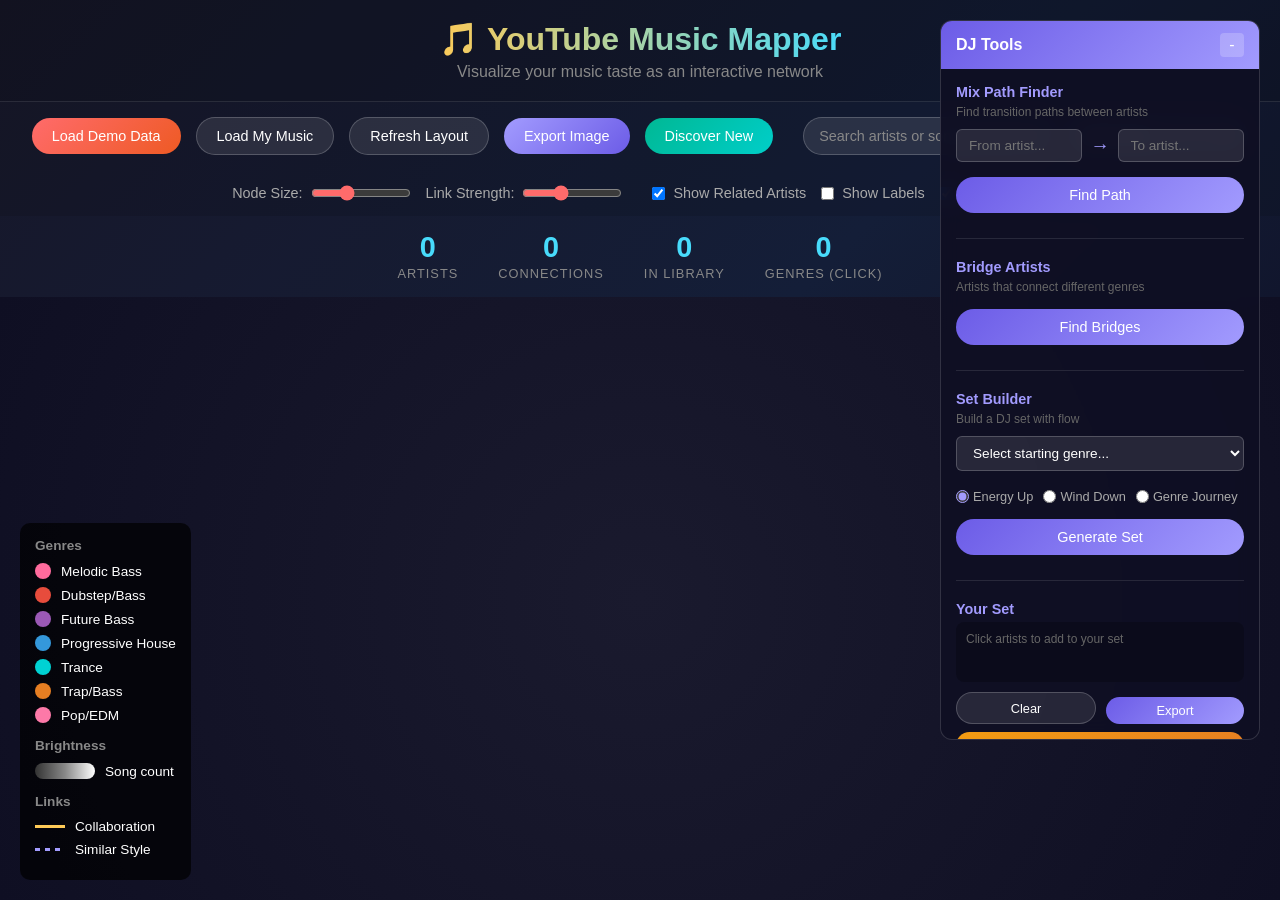
==== frontend/index.html @ e99e25c4 "Add manual song import, performance optimizations, and genre colors - Parse 1861 songs from pasted Y" ====
<!DOCTYPE html>
<html lang="en">
<head>
    <meta charset="UTF-8">
    <meta name="viewport" content="width=device-width, initial-scale=1.0">
    <title>YouTube Music Mapper</title>
    <link rel="stylesheet" href="css/styles.css?v=22">
    <script src="https://d3js.org/d3.v7.min.js"></script>
</head>
<body>
    <div id="app">
        <header>
            <h1>🎵 YouTube Music Mapper</h1>
            <p class="subtitle">Visualize your music taste as an interactive network</p>
        </header>

        <div id="controls">
            <div class="control-group">
                <button id="loadDemo" class="btn btn-primary">Load Demo Data</button>
                <button id="loadData" class="btn btn-secondary">Load My Music</button>
                <button id="refreshLayout" class="btn btn-secondary">Refresh Layout</button>
                <button id="exportImage" class="btn btn-export">Export Image</button>
                <button id="showRecs" class="btn btn-recommend" onclick="graph.showRecommendations()">Discover New</button>
            </div>
            <div class="control-group search-group">
                <div class="search-container">
                    <input type="text" id="searchInput" placeholder="Search artists or songs..." autocomplete="off">
                    <div id="searchResults" class="search-results"></div>
                </div>
                <select id="genreFilter" class="genre-dropdown">
                    <option value="all">All Genres</option>
                </select>
            </div>
            <div class="control-group">
                <label>
                    <span>Node Size:</span>
                    <input type="range" id="nodeSize" min="5" max="50" value="20">
                </label>
                <label>
                    <span>Link Strength:</span>
                    <input type="range" id="linkStrength" min="10" max="200" value="80">
                </label>
            </div>
            <div class="control-group filters">
                <label>
                    <input type="checkbox" id="showRelated" checked>
                    Show Related Artists
                </label>
                <label>
                    <input type="checkbox" id="showLabels">
                    Show Labels
                </label>
                <label>
                    <input type="checkbox" id="showGenres" checked>
                    Show Genres
                </label>
            </div>
        </div>

        <div id="stats-panel">
            <div class="stat">
                <span class="stat-value" id="totalArtists">0</span>
                <span class="stat-label">Artists</span>
            </div>
            <div class="stat">
                <span class="stat-value" id="totalConnections">0</span>
                <span class="stat-label">Connections</span>
            </div>
            <div class="stat">
                <span class="stat-value" id="libraryArtists">0</span>
                <span class="stat-label">In Library</span>
            </div>
            <div class="stat clickable" onclick="graph.showGenreChart()">
                <span class="stat-value" id="totalGenres">0</span>
                <span class="stat-label">Genres (click)</span>
            </div>
        </div>

        <!-- Recommendations Modal -->
        <div id="recs-modal" class="modal">
            <div class="modal-content">
                <button class="modal-close" onclick="closeRecsModal()">&times;</button>
                <h2>Discover New Artists</h2>
                <p style="text-align: center; color: #888; margin-bottom: 20px;">Based on your top artists</p>
                <div id="recs-list"></div>
            </div>
        </div>

        <!-- Genre Chart Modal -->
        <div id="genre-modal" class="modal">
            <div class="modal-content">
                <button class="modal-close" onclick="closeGenreModal()">&times;</button>
                <h2>Your Music Taste</h2>
                <div id="genre-chart"></div>
                <div id="genre-list"></div>
            </div>
        </div>

        <div id="visualization">
            <svg id="graph"></svg>
        </div>

        <div id="tooltip" class="tooltip"></div>

        <div id="artist-panel" class="side-panel">
            <button class="close-btn">&times;</button>
            <div class="panel-content">
                <img id="artistImage" src="" alt="">
                <h2 id="artistName"></h2>
                <div id="artistStats"></div>
                <div id="artistSongs"></div>
                <div id="artistConnections"></div>
                <div id="artistSimilar"></div>
            </div>
        </div>

        <!-- DJ Tools Panel -->
        <div id="dj-panel" class="dj-panel">
            <div class="dj-header">
                <h3>DJ Tools</h3>
                <button class="dj-toggle" onclick="toggleDJPanel()">-</button>
            </div>
            <div class="dj-content">
                <!-- Mix Path Finder -->
                <div class="dj-section">
                    <h4>Mix Path Finder</h4>
                    <p class="dj-hint">Find transition paths between artists</p>
                    <div class="mix-path-inputs">
                        <input type="text" id="mixFrom" placeholder="From artist..." class="dj-input">
                        <span class="arrow">→</span>
                        <input type="text" id="mixTo" placeholder="To artist..." class="dj-input">
                    </div>
                    <button onclick="graph.findMixPath()" class="btn btn-dj">Find Path</button>
                    <div id="mixPathResults" class="dj-results"></div>
                </div>

                <!-- Bridge Artists -->
                <div class="dj-section">
                    <h4>Bridge Artists</h4>
                    <p class="dj-hint">Artists that connect different genres</p>
                    <button onclick="graph.findBridgeArtists()" class="btn btn-dj">Find Bridges</button>
                    <div id="bridgeResults" class="dj-results"></div>
                </div>

                <!-- Set Builder -->
                <div class="dj-section">
                    <h4>Set Builder</h4>
                    <p class="dj-hint">Build a DJ set with flow</p>
                    <select id="setGenre" class="dj-select">
                        <option value="">Select starting genre...</option>
                    </select>
                    <div class="set-options">
                        <label><input type="radio" name="setFlow" value="energy-up" checked> Energy Up</label>
                        <label><input type="radio" name="setFlow" value="energy-down"> Wind Down</label>
                        <label><input type="radio" name="setFlow" value="genre-journey"> Genre Journey</label>
                    </div>
                    <button onclick="graph.buildSet()" class="btn btn-dj">Generate Set</button>
                    <div id="setBuilderResults" class="dj-results"></div>
                </div>

                <!-- Current Selection -->
                <div class="dj-section">
                    <h4>Your Set</h4>
                    <div id="djSetList" class="dj-set-list">
                        <p class="dj-hint">Click artists to add to your set</p>
                    </div>
                    <div class="set-actions">
                        <button onclick="graph.clearSet()" class="btn btn-secondary btn-sm">Clear</button>
                        <button onclick="graph.exportSet()" class="btn btn-dj btn-sm">Export</button>
                    </div>
                    <div class="set-actions" style="margin-top: 8px;">
                        <button onclick="graph.exportForNicotine()" class="btn btn-nicotine btn-sm">Nicotine Export</button>
                    </div>
                </div>
            </div>
        </div>

        <div id="legend">
            <h4>Genres</h4>
            <div class="legend-item">
                <span class="legend-color" style="background: #ff6b9d;"></span>
                <span>Melodic Bass</span>
            </div>
            <div class="legend-item">
                <span class="legend-color" style="background: #e74c3c;"></span>
                <span>Dubstep/Bass</span>
            </div>
            <div class="legend-item">
                <span class="legend-color" style="background: #9b59b6;"></span>
                <span>Future Bass</span>
            </div>
            <div class="legend-item">
                <span class="legend-color" style="background: #3498db;"></span>
                <span>Progressive House</span>
            </div>
            <div class="legend-item">
                <span class="legend-color" style="background: #00d2d3;"></span>
                <span>Trance</span>
            </div>
            <div class="legend-item">
                <span class="legend-color" style="background: #e67e22;"></span>
                <span>Trap/Bass</span>
            </div>
            <div class="legend-item">
                <span class="legend-color" style="background: #fd79a8;"></span>
                <span>Pop/EDM</span>
            </div>
            <h4 style="margin-top: 15px;">Brightness</h4>
            <div class="legend-item">
                <span class="legend-gradient"></span>
                <span>Song count</span>
            </div>
            <h4 style="margin-top: 15px;">Links</h4>
            <div class="legend-item">
                <span class="legend-line collaboration"></span>
                <span>Collaboration</span>
            </div>
            <div class="legend-item">
                <span class="legend-line similar"></span>
                <span>Similar Style</span>
            </div>
        </div>
    </div>

    <script src="js/graph.js?v=22"></script>
</body>
</html>
---- frontend/css/styles.css ----
* {
    margin: 0;
    padding: 0;
    box-sizing: border-box;
}

body {
    font-family: -apple-system, BlinkMacSystemFont, 'Segoe UI', Roboto, Oxygen, Ubuntu, sans-serif;
    background: linear-gradient(135deg, #1a1a2e 0%, #16213e 50%, #0f0f23 100%);
    color: #fff;
    min-height: 100vh;
    overflow: hidden;
}

#app {
    display: flex;
    flex-direction: column;
    height: 100vh;
}

header {
    text-align: center;
    padding: 20px;
    background: rgba(0, 0, 0, 0.3);
    border-bottom: 1px solid rgba(255, 255, 255, 0.1);
}

header h1 {
    font-size: 2rem;
    font-weight: 600;
    background: linear-gradient(90deg, #ff6b6b, #feca57, #48dbfb, #ff9ff3);
    -webkit-background-clip: text;
    -webkit-text-fill-color: transparent;
    background-clip: text;
}

.subtitle {
    color: #888;
    margin-top: 5px;
}

#controls {
    display: flex;
    justify-content: center;
    align-items: center;
    gap: 30px;
    padding: 15px;
    background: rgba(0, 0, 0, 0.2);
    flex-wrap: wrap;
}

.control-group {
    display: flex;
    align-items: center;
    gap: 15px;
}

.control-group label {
    display: flex;
    align-items: center;
    gap: 8px;
    color: #aaa;
    font-size: 0.9rem;
}

.control-group input[type="range"] {
    width: 100px;
    accent-color: #ff6b6b;
}

.control-group.filters label {
    cursor: pointer;
}

.btn {
    padding: 10px 20px;
    border: none;
    border-radius: 25px;
    cursor: pointer;
    font-size: 0.9rem;
    font-weight: 500;
    transition: all 0.3s ease;
}

.btn-primary {
    background: linear-gradient(135deg, #ff6b6b, #ee5a24);
    color: white;
}

.btn-primary:hover {
    transform: translateY(-2px);
    box-shadow: 0 5px 20px rgba(255, 107, 107, 0.4);
}

.btn-secondary {
    background: rgba(255, 255, 255, 0.1);
    color: #fff;
    border: 1px solid rgba(255, 255, 255, 0.2);
}

.btn-secondary:hover {
    background: rgba(255, 255, 255, 0.2);
}

.btn-export {
    background: linear-gradient(135deg, #a29bfe, #6c5ce7);
    color: white;
}

.btn-export:hover {
    transform: translateY(-2px);
    box-shadow: 0 5px 20px rgba(108, 92, 231, 0.4);
}

.btn-recommend {
    background: linear-gradient(135deg, #00b894, #00cec9);
    color: white;
}

.btn-recommend:hover {
    transform: translateY(-2px);
    box-shadow: 0 5px 20px rgba(0, 206, 201, 0.4);
}

.btn-nicotine {
    background: linear-gradient(135deg, #f39c12, #e67e22);
    color: white;
    width: 100%;
}

.btn-nicotine:hover {
    transform: translateY(-1px);
    box-shadow: 0 3px 15px rgba(243, 156, 18, 0.4);
}

/* Search styles */
.search-container {
    position: relative;
    width: 250px;
}

#searchInput {
    width: 100%;
    padding: 10px 15px;
    border: 1px solid rgba(255, 255, 255, 0.2);
    border-radius: 25px;
    background: rgba(255, 255, 255, 0.1);
    color: #fff;
    font-size: 0.9rem;
    outline: none;
    transition: all 0.3s ease;
}

#searchInput:focus {
    border-color: #ff6b6b;
    background: rgba(255, 255, 255, 0.15);
    box-shadow: 0 0 15px rgba(255, 107, 107, 0.3);
}

#searchInput::placeholder {
    color: #888;
}

.search-results {
    position: absolute;
    top: 100%;
    left: 0;
    right: 0;
    background: rgba(15, 15, 35, 0.95);
    border: 1px solid rgba(255, 255, 255, 0.2);
    border-radius: 10px;
    margin-top: 5px;
    max-height: 300px;
    overflow-y: auto;
    z-index: 1000;
    display: none;
}

.search-results.visible {
    display: block;
}

.search-result-item {
    padding: 10px 15px;
    cursor: pointer;
    border-bottom: 1px solid rgba(255, 255, 255, 0.1);
    transition: background 0.2s ease;
}

.search-result-item:last-child {
    border-bottom: none;
}

.search-result-item:hover {
    background: rgba(255, 107, 107, 0.2);
}

.search-result-item .artist-name {
    font-weight: 500;
    color: #fff;
}

.search-result-item .artist-genre {
    font-size: 0.8rem;
    color: #888;
    margin-top: 2px;
}

.search-result-item.no-results {
    color: #888;
    cursor: default;
}

.search-result-item.no-results:hover {
    background: transparent;
}

.search-section-header {
    padding: 8px 15px 5px;
    font-size: 0.75rem;
    color: #666;
    text-transform: uppercase;
    letter-spacing: 1px;
    border-bottom: 1px solid rgba(255, 255, 255, 0.1);
    background: rgba(0, 0, 0, 0.3);
}

.search-result-item.song-result .song-name {
    font-weight: 500;
    color: #fff;
}

.search-result-item.song-result .song-artist {
    font-size: 0.8rem;
    color: #888;
    margin-top: 2px;
}

/* Genre dropdown */
.genre-dropdown {
    padding: 10px 15px;
    border: 1px solid rgba(255, 255, 255, 0.2);
    border-radius: 25px;
    background: rgba(255, 255, 255, 0.1);
    color: #fff;
    font-size: 0.9rem;
    outline: none;
    cursor: pointer;
    min-width: 180px;
    transition: all 0.3s ease;
    appearance: none;
    -webkit-appearance: none;
    background-image: url("data:image/svg+xml,%3Csvg xmlns='http://www.w3.org/2000/svg' width='12' height='12' viewBox='0 0 12 12'%3E%3Cpath fill='%23888' d='M6 8L1 3h10z'/%3E%3C/svg%3E");
    background-repeat: no-repeat;
    background-position: right 15px center;
    padding-right: 40px;
}

.genre-dropdown:hover {
    border-color: rgba(255, 255, 255, 0.4);
    background-color: rgba(255, 255, 255, 0.15);
}

.genre-dropdown:focus {
    border-color: #ff6b6b;
    box-shadow: 0 0 15px rgba(255, 107, 107, 0.3);
}

.genre-dropdown option {
    background: #1a1a2e;
    color: #fff;
    padding: 10px;
}

#stats-panel {
    display: flex;
    justify-content: center;
    gap: 40px;
    padding: 15px;
    background: rgba(0, 0, 0, 0.1);
}

.stat {
    text-align: center;
}

.stat-value {
    display: block;
    font-size: 1.8rem;
    font-weight: 700;
    color: #48dbfb;
}

.stat-label {
    font-size: 0.8rem;
    color: #888;
    text-transform: uppercase;
    letter-spacing: 1px;
}

.stat.clickable {
    cursor: pointer;
    transition: transform 0.2s;
}

.stat.clickable:hover {
    transform: scale(1.05);
}

.stat.clickable:hover .stat-value {
    color: #ff6b6b;
}

/* Modal */
.modal {
    display: none;
    position: fixed;
    top: 0;
    left: 0;
    width: 100%;
    height: 100%;
    background: rgba(0, 0, 0, 0.8);
    z-index: 200;
    justify-content: center;
    align-items: center;
}

.modal.open {
    display: flex;
}

.modal-content {
    background: rgba(20, 20, 40, 0.98);
    border: 1px solid rgba(255, 255, 255, 0.1);
    border-radius: 15px;
    padding: 30px;
    max-width: 600px;
    width: 90%;
    max-height: 80vh;
    overflow-y: auto;
    position: relative;
}

.modal-content h2 {
    text-align: center;
    margin-bottom: 20px;
    background: linear-gradient(90deg, #ff6b6b, #feca57, #48dbfb);
    -webkit-background-clip: text;
    -webkit-text-fill-color: transparent;
}

.modal-close {
    position: absolute;
    top: 15px;
    right: 15px;
    background: none;
    border: none;
    color: #fff;
    font-size: 24px;
    cursor: pointer;
    opacity: 0.7;
}

.modal-close:hover {
    opacity: 1;
}

#genre-chart {
    margin-bottom: 20px;
}

.genre-bar {
    display: flex;
    align-items: center;
    margin-bottom: 8px;
}

.genre-bar-label {
    width: 140px;
    font-size: 0.85rem;
    color: #fff;
    text-align: right;
    padding-right: 10px;
}

.genre-bar-track {
    flex: 1;
    height: 24px;
    background: rgba(255, 255, 255, 0.1);
    border-radius: 12px;
    overflow: hidden;
}

.genre-bar-fill {
    height: 100%;
    border-radius: 12px;
    display: flex;
    align-items: center;
    justify-content: flex-end;
    padding-right: 10px;
    font-size: 0.75rem;
    font-weight: 500;
    color: #000;
    transition: width 0.5s ease;
}

#genre-list {
    margin-top: 20px;
    padding-top: 20px;
    border-top: 1px solid rgba(255, 255, 255, 0.1);
}

.genre-list-item {
    display: flex;
    justify-content: space-between;
    padding: 8px 0;
    border-bottom: 1px solid rgba(255, 255, 255, 0.05);
    cursor: pointer;
}

.genre-list-item:hover {
    background: rgba(255, 255, 255, 0.05);
}

.genre-list-item .genre-name {
    display: flex;
    align-items: center;
    gap: 10px;
}

.genre-list-item .genre-dot {
    width: 12px;
    height: 12px;
    border-radius: 50%;
}

/* Song preview button */
.play-btn {
    background: linear-gradient(135deg, #1db954, #1ed760);
    border: none;
    color: #fff;
    width: 28px;
    height: 28px;
    border-radius: 50%;
    cursor: pointer;
    display: inline-flex;
    align-items: center;
    justify-content: center;
    font-size: 12px;
    margin-right: 8px;
    transition: transform 0.2s, box-shadow 0.2s;
}

.play-btn:hover {
    transform: scale(1.1);
    box-shadow: 0 0 10px rgba(30, 215, 96, 0.5);
}

.songs-list li {
    display: flex;
    align-items: center;
}

.songs-list .song-info {
    flex: 1;
}

/* Recommendation cards */
.rec-card {
    background: rgba(255, 255, 255, 0.05);
    border-radius: 10px;
    padding: 15px;
    margin-bottom: 12px;
    cursor: pointer;
    transition: background 0.2s, transform 0.2s;
}

.rec-card:hover {
    background: rgba(255, 255, 255, 0.1);
    transform: translateX(5px);
}

.rec-header {
    display: flex;
    align-items: center;
    gap: 10px;
    margin-bottom: 8px;
}

.rec-dot {
    width: 14px;
    height: 14px;
    border-radius: 50%;
}

.rec-name {
    font-size: 1.1rem;
    font-weight: 500;
    color: #fff;
}

.rec-meta {
    display: flex;
    justify-content: space-between;
    font-size: 0.85rem;
    margin-bottom: 10px;
}

.rec-reason {
    color: #888;
    font-style: italic;
}

.rec-actions {
    display: flex;
    gap: 10px;
}

.rec-actions .btn {
    flex: 1;
}

#visualization {
    flex: 1;
    position: relative;
    overflow: hidden;
}

#graph {
    width: 100%;
    height: 100%;
    background: radial-gradient(circle at center, #1a1a2e 0%, #0f0f23 100%);
}

.node {
    cursor: pointer;
}

.node:hover circle {
    stroke-width: 3px;
    stroke: #fff;
}

.node-circle {
    stroke: rgba(255, 255, 255, 0.5);
    stroke-width: 1px;
}

.node-circle.library {
    /* fill set by JavaScript based on genre */
}

.node-circle.related {
    /* fill set by JavaScript based on genre */
}

.node-label {
    fill: #fff;
    font-size: 11px;
    text-anchor: middle;
    pointer-events: none;
}

.link {
    stroke-opacity: 0.4;
}

.link.collaboration {
    stroke: #feca57;
}

.link.similar {
    stroke: #a29bfe;
    stroke-dasharray: 5, 5;
}

.link.highlighted {
    stroke-opacity: 1;
    stroke-width: 3px;
}

.link.faded {
    stroke-opacity: 0.1;
}

.node.faded {
    opacity: 0.2;
}

.tooltip {
    position: absolute;
    background: rgba(0, 0, 0, 0.9);
    border: 1px solid rgba(255, 255, 255, 0.2);
    border-radius: 8px;
    padding: 12px 16px;
    pointer-events: none;
    opacity: 0;
    transition: opacity 0.2s ease;
    z-index: 1000;
    max-width: 250px;
}

.tooltip.visible {
    opacity: 1;
}

.tooltip h3 {
    margin-bottom: 8px;
    color: #ff6b6b;
}

.tooltip p {
    font-size: 0.85rem;
    color: #aaa;
    margin: 4px 0;
}

.side-panel {
    position: fixed;
    right: -350px;
    top: 0;
    width: 350px;
    height: 100vh;
    background: rgba(15, 15, 35, 0.95);
    border-left: 1px solid rgba(255, 255, 255, 0.1);
    transition: right 0.3s ease;
    z-index: 100;
    overflow-y: auto;
}

.side-panel.open {
    right: 0;
}

.close-btn {
    position: absolute;
    top: 15px;
    right: 15px;
    background: none;
    border: none;
    color: #fff;
    font-size: 24px;
    cursor: pointer;
    opacity: 0.7;
}

.close-btn:hover {
    opacity: 1;
}

.panel-content {
    padding: 30px 20px;
}

.panel-content img {
    width: 150px;
    height: 150px;
    border-radius: 50%;
    object-fit: cover;
    margin: 0 auto 20px;
    display: block;
    border: 3px solid #ff6b6b;
}

.panel-content h2 {
    text-align: center;
    margin-bottom: 20px;
}

#artistStats {
    margin-bottom: 20px;
}

#artistStats p {
    padding: 8px 0;
    border-bottom: 1px solid rgba(255, 255, 255, 0.1);
    display: flex;
    justify-content: space-between;
}

#artistConnections h4 {
    margin-bottom: 10px;
    color: #48dbfb;
}

#artistConnections ul {
    list-style: none;
}

#artistConnections li {
    padding: 8px 0;
    border-bottom: 1px solid rgba(255, 255, 255, 0.05);
    cursor: pointer;
}

#artistConnections li:hover {
    color: #ff6b6b;
}

/* Songs list */
#artistSongs {
    margin-bottom: 20px;
}

#artistSongs h4 {
    color: #48dbfb;
    margin-bottom: 10px;
}

.songs-list {
    list-style: none;
    max-height: 200px;
    overflow-y: auto;
}

.songs-list li {
    padding: 8px 0;
    border-bottom: 1px solid rgba(255, 255, 255, 0.05);
}

.songs-list .song-title {
    display: block;
    color: #fff;
    font-size: 0.9rem;
}

.songs-list .song-album {
    color: #666;
    font-size: 0.75rem;
}

.songs-list .song-meta {
    display: flex;
    align-items: center;
    gap: 8px;
    margin-top: 2px;
}

.songs-list .song-plays {
    color: #1db954;
    font-size: 0.7rem;
    font-weight: 500;
    background: rgba(29, 185, 84, 0.15);
    padding: 1px 6px;
    border-radius: 10px;
}

.songs-list .song-year {
    color: #888;
    font-size: 0.7rem;
}

.songs-list .song-views {
    color: #fff;
    font-size: 0.7rem;
    font-weight: 600;
    background: #3498db;
    padding: 2px 8px;
    border-radius: 10px;
    margin-left: 4px;
}

/* Similar Artists (Last.fm) */
#artistSimilar {
    margin-top: 20px;
    padding-top: 15px;
    border-top: 1px solid rgba(255, 255, 255, 0.1);
}

#artistSimilar h4 {
    margin-bottom: 10px;
}

.btn-discover {
    width: 100%;
    padding: 10px;
    background: linear-gradient(135deg, #d51007, #b91d1d);
    border: none;
    border-radius: 8px;
    color: white;
    font-weight: 600;
    cursor: pointer;
    transition: transform 0.2s, box-shadow 0.2s;
}

.btn-discover:hover {
    transform: translateY(-2px);
    box-shadow: 0 4px 15px rgba(213, 16, 7, 0.4);
}

#similarList {
    margin-top: 12px;
}

#similarList .loading {
    color: #888;
    text-align: center;
    padding: 10px;
}

#similarList .error {
    color: #e74c3c;
    font-size: 0.85rem;
}

.similar-artist {
    display: flex;
    align-items: center;
    gap: 8px;
    padding: 8px 10px;
    margin-bottom: 4px;
    background: rgba(255, 255, 255, 0.05);
    border-radius: 6px;
    transition: background 0.2s;
}

.similar-artist:hover {
    background: rgba(255, 255, 255, 0.1);
}

.similar-artist.in-library {
    background: rgba(29, 185, 84, 0.1);
    border-left: 3px solid #1db954;
}

.similar-name {
    flex: 1;
    font-size: 0.9rem;
}

.similar-artist.in-library .similar-name {
    cursor: pointer;
    color: #1db954;
}

.similar-artist.in-library .similar-name:hover {
    text-decoration: underline;
}

.similar-match {
    color: #888;
    font-size: 0.75rem;
}

.in-graph-badge {
    font-size: 0.65rem;
    background: #1db954;
    color: white;
    padding: 2px 6px;
    border-radius: 4px;
}

#legend {
    position: fixed;
    bottom: 20px;
    left: 20px;
    background: rgba(0, 0, 0, 0.7);
    border-radius: 10px;
    padding: 15px;
    font-size: 0.85rem;
}

#legend h4 {
    margin-bottom: 10px;
    color: #888;
}

.legend-item {
    display: flex;
    align-items: center;
    gap: 10px;
    margin: 8px 0;
}

.legend-color {
    width: 16px;
    height: 16px;
    border-radius: 50%;
}

.legend-color.library {
    background: #ff6b6b;
}

.legend-color.related {
    background: #48dbfb;
}

.legend-line {
    width: 30px;
    height: 3px;
}

.legend-line.collaboration {
    background: #feca57;
}

.legend-line.similar {
    background: #a29bfe;
    background: repeating-linear-gradient(
        90deg,
        #a29bfe 0px,
        #a29bfe 5px,
        transparent 5px,
        transparent 10px
    );
}

.legend-gradient {
    width: 60px;
    height: 16px;
    border-radius: 8px;
    background: linear-gradient(90deg, #333 0%, #888 50%, #fff 100%);
}

/* DJ Tools Panel */
.dj-panel {
    position: fixed;
    top: 20px;
    right: 20px;
    width: 320px;
    max-height: 80vh;
    background: rgba(15, 15, 35, 0.95);
    border: 1px solid rgba(255, 255, 255, 0.15);
    border-radius: 12px;
    z-index: 90;
    overflow: hidden;
    backdrop-filter: blur(10px);
}

.dj-header {
    display: flex;
    justify-content: space-between;
    align-items: center;
    padding: 12px 15px;
    background: linear-gradient(135deg, #6c5ce7, #a29bfe);
    cursor: pointer;
}

.dj-header h3 {
    margin: 0;
    font-size: 1rem;
    font-weight: 600;
}

.dj-toggle {
    background: rgba(255, 255, 255, 0.2);
    border: none;
    color: #fff;
    width: 24px;
    height: 24px;
    border-radius: 4px;
    cursor: pointer;
    font-size: 16px;
    line-height: 1;
}

.dj-content {
    padding: 15px;
    max-height: calc(80vh - 50px);
    overflow-y: auto;
}

.dj-content.collapsed {
    display: none;
}

.dj-section {
    margin-bottom: 20px;
    padding-bottom: 15px;
    border-bottom: 1px solid rgba(255, 255, 255, 0.1);
}

.dj-section:last-child {
    border-bottom: none;
    margin-bottom: 0;
}

.dj-section h4 {
    color: #a29bfe;
    font-size: 0.9rem;
    margin-bottom: 5px;
}

.dj-hint {
    font-size: 0.75rem;
    color: #666;
    margin-bottom: 10px;
}

.dj-input, .dj-select {
    width: 100%;
    padding: 8px 12px;
    background: rgba(255, 255, 255, 0.1);
    border: 1px solid rgba(255, 255, 255, 0.2);
    border-radius: 6px;
    color: #fff;
    font-size: 0.85rem;
    margin-bottom: 8px;
}

.dj-input:focus, .dj-select:focus {
    outline: none;
    border-color: #a29bfe;
}

.dj-select option {
    background: #1a1a2e;
}

.mix-path-inputs {
    display: flex;
    align-items: center;
    gap: 8px;
    margin-bottom: 10px;
}

.mix-path-inputs .dj-input {
    flex: 1;
    margin-bottom: 0;
}

.mix-path-inputs .arrow {
    color: #a29bfe;
    font-size: 1.2rem;
}

.btn-dj {
    background: linear-gradient(135deg, #6c5ce7, #a29bfe);
    color: white;
    width: 100%;
    margin-top: 5px;
}

.btn-dj:hover {
    transform: translateY(-1px);
    box-shadow: 0 3px 15px rgba(108, 92, 231, 0.4);
}

.btn-sm {
    padding: 6px 12px;
    font-size: 0.8rem;
}

.set-options {
    display: flex;
    flex-wrap: wrap;
    gap: 10px;
    margin: 10px 0;
}

.set-options label {
    font-size: 0.8rem;
    color: #aaa;
    cursor: pointer;
    display: flex;
    align-items: center;
    gap: 4px;
}

.set-options input[type="radio"] {
    accent-color: #a29bfe;
}

.dj-results {
    margin-top: 10px;
    max-height: 200px;
    overflow-y: auto;
}

.dj-result-item {
    display: flex;
    align-items: center;
    padding: 8px;
    background: rgba(255, 255, 255, 0.05);
    border-radius: 6px;
    margin-bottom: 5px;
    cursor: pointer;
    transition: background 0.2s;
}

.dj-result-item:hover {
    background: rgba(108, 92, 231, 0.2);
}

.dj-result-item .artist-dot {
    width: 10px;
    height: 10px;
    border-radius: 50%;
    margin-right: 10px;
}

.dj-result-item .artist-info {
    flex: 1;
}

.dj-result-item .artist-name {
    font-size: 0.85rem;
    color: #fff;
}

.dj-result-item .artist-meta {
    font-size: 0.7rem;
    color: #888;
}

.mix-path-visual {
    display: flex;
    align-items: center;
    flex-wrap: wrap;
    gap: 5px;
    padding: 10px;
    background: rgba(0, 0, 0, 0.3);
    border-radius: 8px;
}

.mix-path-node {
    padding: 5px 10px;
    border-radius: 15px;
    font-size: 0.8rem;
    cursor: pointer;
    transition: transform 0.2s;
}

.mix-path-node:hover {
    transform: scale(1.05);
}

.mix-path-arrow {
    color: #666;
    font-size: 0.8rem;
}

.dj-set-list {
    min-height: 60px;
    background: rgba(0, 0, 0, 0.2);
    border-radius: 8px;
    padding: 10px;
    margin-bottom: 10px;
}

.dj-set-item {
    display: flex;
    align-items: center;
    justify-content: space-between;
    padding: 6px 8px;
    background: rgba(255, 255, 255, 0.05);
    border-radius: 4px;
    margin-bottom: 4px;
    font-size: 0.8rem;
}

.dj-set-item .remove-btn {
    background: none;
    border: none;
    color: #e74c3c;
    cursor: pointer;
    padding: 0 4px;
}

.set-actions {
    display: flex;
    gap: 10px;
}

.set-actions .btn {
    flex: 1;
}

.bridge-card {
    background: rgba(255, 255, 255, 0.05);
    border-radius: 8px;
    padding: 10px;
    margin-bottom: 8px;
}

.bridge-card .bridge-artist {
    font-weight: 500;
    color: #fff;
    margin-bottom: 5px;
}

.bridge-card .bridge-genres {
    display: flex;
    align-items: center;
    gap: 8px;
    font-size: 0.75rem;
}

.bridge-card .genre-tag {
    padding: 2px 8px;
    border-radius: 10px;
    font-size: 0.7rem;
}

.bridge-card .bridge-arrow {
    color: #666;
}

/* Set Builder Songs */
.set-artist-block {
    margin-bottom: 12px;
    border-bottom: 1px solid rgba(255, 255, 255, 0.1);
    padding-bottom: 10px;
}

.set-artist-block:last-child {
    border-bottom: none;
}

.set-songs {
    margin-left: 20px;
    margin-top: 5px;
}

.set-song-item {
    display: flex;
    align-items: center;
    gap: 8px;
    padding: 4px 8px;
    font-size: 0.75rem;
    color: #aaa;
    cursor: pointer;
    border-radius: 4px;
    transition: background 0.2s, color 0.2s;
}

.set-song-item:hover {
    background: rgba(29, 185, 84, 0.2);
    color: #1db954;
}

.set-song-item .play-icon {
    color: #1db954;
    font-size: 0.65rem;
}

.set-song-item .song-title {
    flex: 1;
    overflow: hidden;
    text-overflow: ellipsis;
    white-space: nowrap;
}

.set-song-item .song-year-badge {
    color: #666;
    font-size: 0.65rem;
    background: rgba(255, 255, 255, 0.1);
    padding: 1px 4px;
    border-radius: 3px;
}

/* DJ Set display with songs */
.set-stats {
    font-size: 0.75rem;
    color: #a29bfe;
    margin-bottom: 8px;
    text-align: center;
}

.dj-set-item-block {
    margin-bottom: 8px;
}

.set-songs-mini {
    margin-left: 15px;
    margin-top: 3px;
}

.set-song-mini {
    font-size: 0.7rem;
    color: #888;
    padding: 2px 0;
    overflow: hidden;
    text-overflow: ellipsis;
    white-space: nowrap;
}

.set-song-mini.more {
    color: #666;
    font-style: italic;
}

/* Song-based DJ Set display */
.dj-set-song-item {
    display: flex;
    align-items: center;
    gap: 8px;
    padding: 6px 8px;
    background: rgba(255, 255, 255, 0.05);
    border-radius: 4px;
    margin-bottom: 4px;
}

.dj-set-song-item:hover {
    background: rgba(255, 255, 255, 0.1);
}

.set-song-num {
    color: #666;
    font-size: 0.75rem;
    min-width: 20px;
}

.set-song-info {
    flex: 1;
    min-width: 0;
    overflow: hidden;
}

.set-song-title {
    display: block;
    font-size: 0.8rem;
    color: #fff;
    white-space: nowrap;
    overflow: hidden;
    text-overflow: ellipsis;
}

.set-song-artist {
    display: block;
    font-size: 0.7rem;
    color: #888;
}

/* Nicotine Export Modal */
.nicotine-stats {
    text-align: center;
    padding: 15px;
    background: rgba(243, 156, 18, 0.1);
    border-radius: 10px;
    margin-bottom: 20px;
}

.nicotine-stats p {
    margin: 5px 0;
}

.nicotine-stats strong {
    color: #f39c12;
}

.nicotine-section {
    margin-bottom: 20px;
}

.nicotine-section h4 {
    color: #f39c12;
    margin-bottom: 10px;
    font-size: 0.95rem;
}

#nicotine-search-terms {
    width: 100%;
    background: rgba(0, 0, 0, 0.3);
    border: 1px solid rgba(255, 255, 255, 0.2);
    border-radius: 8px;
    padding: 12px;
    color: #fff;
    font-family: monospace;
    font-size: 0.85rem;
    resize: vertical;
    margin-bottom: 10px;
}

#nicotine-search-terms:focus {
    outline: none;
    border-color: #f39c12;
}

.nicotine-actions {
    display: flex;
    gap: 10px;
}

.nicotine-actions .btn {
    flex: 1;
}

.nicotine-instructions {
    list-style: decimal;
    padding-left: 20px;
    color: #aaa;
    font-size: 0.9rem;
    line-height: 1.8;
}

.nicotine-instructions li {
    margin-bottom: 5px;
}

.nicotine-instructions strong {
    color: #fff;
}

@media (max-width: 768px) {
    #controls {
        flex-direction: column;
        gap: 15px;
    }

    .control-group {
        flex-wrap: wrap;
        justify-content: center;
    }

    #stats-panel {
        gap: 20px;
    }

    .stat-value {
        font-size: 1.4rem;
    }

    .side-panel {
        width: 100%;
        right: -100%;
    }

    #legend {
        display: none;
    }
}
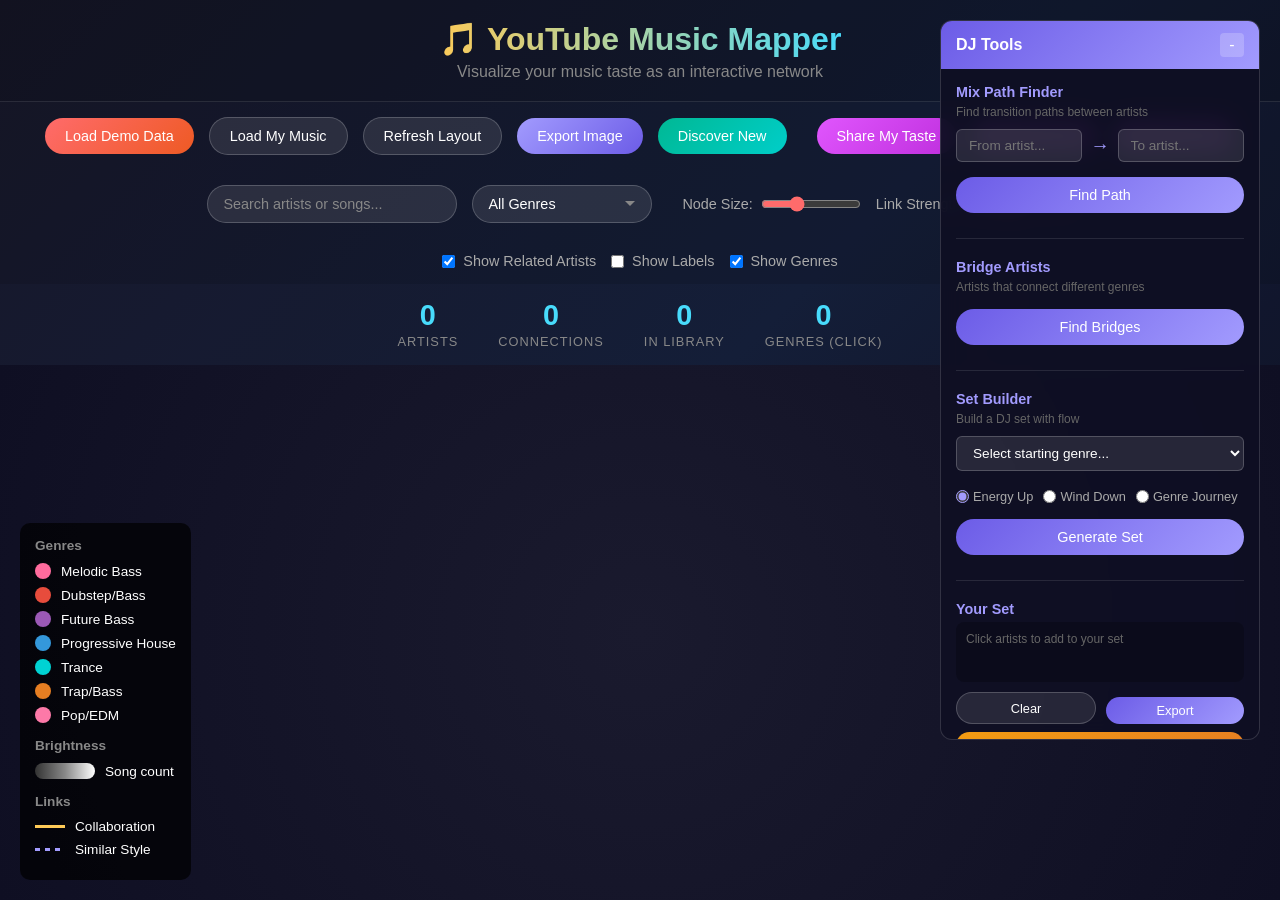
==== commit 52620719: "Add social music taste comparison features and UI enhancements Social Features: - Add profile system" ====
--- a/frontend/index.html
+++ b/frontend/index.html
@@ -4,7 +4,7 @@
     <meta charset="UTF-8">
     <meta name="viewport" content="width=device-width, initial-scale=1.0">
     <title>YouTube Music Mapper</title>
-    <link rel="stylesheet" href="css/styles.css?v=22">
+    <link rel="stylesheet" href="css/styles.css?v=112">
     <script src="https://d3js.org/d3.v7.min.js"></script>
 </head>
 <body>
@@ -21,6 +21,11 @@
                 <button id="refreshLayout" class="btn btn-secondary">Refresh Layout</button>
                 <button id="exportImage" class="btn btn-export">Export Image</button>
                 <button id="showRecs" class="btn btn-recommend" onclick="graph.showRecommendations()">Discover New</button>
+            </div>
+            <div class="control-group">
+                <button id="shareProfile" class="btn btn-social" onclick="createAndShareProfile()">Share My Taste</button>
+                <button id="createGroup" class="btn btn-social" onclick="createComparisonGroup()">Create Group</button>
+                <a href="/leaderboard" class="btn btn-social">Leaderboard</a>
             </div>
             <div class="control-group search-group">
                 <div class="search-container">
@@ -222,6 +227,6 @@
         </div>
     </div>
 
-    <script src="js/graph.js?v=22"></script>
+    <script src="js/graph.js?v=112"></script>
 </body>
 </html>
--- a/frontend/css/styles.css
+++ b/frontend/css/styles.css
@@ -131,6 +131,18 @@
 .btn-nicotine:hover {
     transform: translateY(-1px);
     box-shadow: 0 3px 15px rgba(243, 156, 18, 0.4);
+}
+
+.btn-social {
+    background: linear-gradient(135deg, #e056fd, #be2edd);
+    color: white;
+    text-decoration: none;
+    display: inline-block;
+}
+
+.btn-social:hover {
+    transform: translateY(-2px);
+    box-shadow: 0 5px 20px rgba(190, 46, 221, 0.4);
 }
 
 /* Search styles */
@@ -541,17 +553,27 @@
     stroke: #fff;
 }
 
+.node-image {
+    pointer-events: none;
+}
+
 .node-circle {
-    stroke: rgba(255, 255, 255, 0.5);
-    stroke-width: 1px;
+    pointer-events: all;
+    transition: stroke-width 0.2s;
+}
+
+.node:hover .node-circle {
+    stroke-width: 5px !important;
+    filter: brightness(1.2);
 }
 
 .node-circle.library {
-    /* fill set by JavaScript based on genre */
+    /* stroke set by JavaScript based on genre */
 }
 
 .node-circle.related {
-    /* fill set by JavaScript based on genre */
+    stroke-dasharray: 3 2;
+    opacity: 0.7;
 }
 
 .node-label {
@@ -585,6 +607,39 @@
 
 .node.faded {
     opacity: 0.2;
+}
+
+/* Animated highlight effects */
+.node {
+    transition: opacity 0.2s ease;
+}
+
+.node.highlighted-node .node-circle {
+    stroke-width: 4px !important;
+    filter: drop-shadow(0 0 8px var(--highlight-color, currentColor));
+    animation: pulse-glow 1.5s ease-in-out infinite;
+}
+
+.node.hovered-node .node-circle {
+    stroke-width: 5px !important;
+    filter: drop-shadow(0 0 12px var(--highlight-color, currentColor)) brightness(1.2);
+}
+
+@keyframes pulse-glow {
+    0%, 100% { filter: drop-shadow(0 0 6px var(--highlight-color, currentColor)); }
+    50% { filter: drop-shadow(0 0 12px var(--highlight-color, currentColor)); }
+}
+
+.link {
+    transition: stroke-opacity 0.2s ease, stroke-width 0.2s ease;
+}
+
+.link.highlighted {
+    filter: drop-shadow(0 0 3px var(--highlight-color, #48dbfb));
+}
+
+.link.highlighted[data-type="similar"] {
+    filter: drop-shadow(0 0 3px var(--highlight-color, #a29bfe));
 }
 
 .tooltip {
@@ -615,6 +670,119 @@
     margin: 4px 0;
 }
 
+/* Enhanced tooltip styles */
+.tooltip.enhanced {
+    max-width: 320px;
+    padding: 0;
+    overflow: hidden;
+}
+
+.tooltip-header {
+    padding: 12px 16px;
+    background: rgba(255, 255, 255, 0.05);
+    display: flex;
+    align-items: center;
+    gap: 10px;
+    flex-wrap: wrap;
+}
+
+.tooltip-header h3 {
+    margin: 0;
+    flex: 1;
+}
+
+.tooltip-genre {
+    padding: 3px 10px;
+    border-radius: 12px;
+    font-size: 0.75rem;
+    font-weight: 600;
+    color: #fff;
+}
+
+.tooltip-stats {
+    display: flex;
+    padding: 12px 16px;
+    gap: 15px;
+    border-bottom: 1px solid rgba(255, 255, 255, 0.1);
+}
+
+.tooltip-stat {
+    text-align: center;
+}
+
+.tooltip-stat .stat-value {
+    display: block;
+    font-size: 1.2rem;
+    font-weight: 700;
+    color: #fff;
+}
+
+.tooltip-stat .stat-label {
+    font-size: 0.7rem;
+    color: #888;
+    text-transform: uppercase;
+}
+
+.tooltip-stat.collab .stat-value {
+    color: #48dbfb;
+}
+
+.tooltip-stat.similar .stat-value {
+    color: #a29bfe;
+}
+
+.tooltip-connections {
+    padding: 12px 16px;
+}
+
+.connections-title {
+    font-size: 0.75rem;
+    color: #888;
+    text-transform: uppercase;
+    margin-bottom: 8px;
+}
+
+.connection-item {
+    display: flex;
+    justify-content: space-between;
+    align-items: center;
+    padding: 6px 0;
+    border-bottom: 1px solid rgba(255, 255, 255, 0.05);
+}
+
+.connection-item:last-child {
+    border-bottom: none;
+}
+
+.connection-name {
+    font-size: 0.9rem;
+    color: #fff;
+}
+
+.connection-type {
+    font-size: 0.75rem;
+    padding: 2px 8px;
+    border-radius: 10px;
+    background: rgba(255, 255, 255, 0.1);
+}
+
+.connection-item.collaboration .connection-type {
+    background: rgba(72, 219, 251, 0.2);
+    color: #48dbfb;
+}
+
+.connection-item.similar .connection-type {
+    background: rgba(162, 155, 254, 0.2);
+    color: #a29bfe;
+}
+
+.connection-more {
+    text-align: center;
+    font-size: 0.8rem;
+    color: #666;
+    padding-top: 8px;
+}
+
 .side-panel {
     position: fixed;
     right: -350px;
@@ -722,6 +890,13 @@
     display: block;
     color: #fff;
     font-size: 0.9rem;
+}
+
+.songs-list .song-artist {
+    display: block;
+    color: #888;
+    font-size: 0.75rem;
+    margin-top: 2px;
 }
 
 .songs-list .song-album {
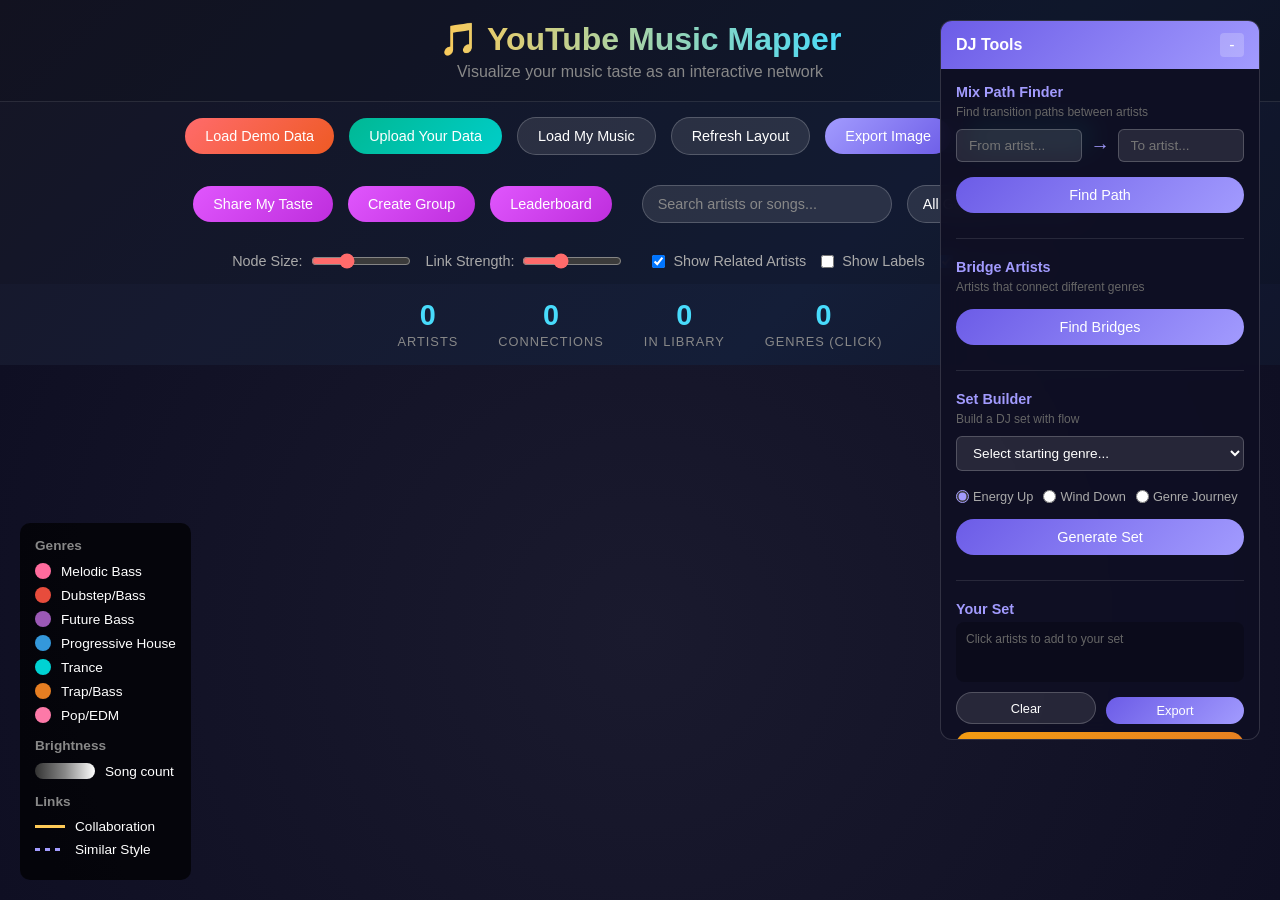
==== commit bcf27ad0: "Add upload feature for users to import their own music data - Add "Upload Your Data" button with mod" ====
--- a/frontend/index.html
+++ b/frontend/index.html
@@ -4,7 +4,7 @@
     <meta charset="UTF-8">
     <meta name="viewport" content="width=device-width, initial-scale=1.0">
     <title>YouTube Music Mapper</title>
-    <link rel="stylesheet" href="css/styles.css?v=112">
+    <link rel="stylesheet" href="css/styles.css?v=114">
     <script src="https://d3js.org/d3.v7.min.js"></script>
 </head>
 <body>
@@ -17,10 +17,12 @@
         <div id="controls">
             <div class="control-group">
                 <button id="loadDemo" class="btn btn-primary">Load Demo Data</button>
+                <button id="uploadData" class="btn btn-upload">Upload Your Data</button>
                 <button id="loadData" class="btn btn-secondary">Load My Music</button>
                 <button id="refreshLayout" class="btn btn-secondary">Refresh Layout</button>
                 <button id="exportImage" class="btn btn-export">Export Image</button>
                 <button id="showRecs" class="btn btn-recommend" onclick="graph.showRecommendations()">Discover New</button>
+                <input type="file" id="fileInput" accept=".zip,.json,.csv" style="display: none;">
             </div>
             <div class="control-group">
                 <button id="shareProfile" class="btn btn-social" onclick="createAndShareProfile()">Share My Taste</button>
@@ -227,6 +229,53 @@
         </div>
     </div>
 
-    <script src="js/graph.js?v=112"></script>
+    <!-- Upload Modal -->
+    <div id="uploadModal" class="modal">
+        <div class="modal-content upload-modal">
+            <span class="close-modal" onclick="closeUploadModal()">&times;</span>
+            <h2>Upload Your Music Data</h2>
+            <p class="modal-subtitle">Get your YouTube Music data from Google Takeout</p>
+
+            <div class="upload-instructions">
+                <h3>Option 1: Google Takeout (Recommended)</h3>
+                <ol>
+                    <li>Go to <a href="https://takeout.google.com" target="_blank">takeout.google.com</a></li>
+                    <li>Click "Deselect all", then select only <strong>"YouTube and YouTube Music"</strong></li>
+                    <li>Under YouTube, click "All YouTube data included" and select only <strong>"music-library-songs.csv"</strong> or <strong>"playlists"</strong></li>
+                    <li>Download and upload the ZIP file here</li>
+                </ol>
+
+                <h3>Option 2: Paste Playlist</h3>
+                <ol>
+                    <li>Go to your YouTube Music liked songs playlist</li>
+                    <li>Select all songs (Ctrl+A) and copy (Ctrl+C)</li>
+                    <li>Click "Paste Playlist" below</li>
+                </ol>
+            </div>
+
+            <div class="upload-actions">
+                <button class="btn btn-primary" onclick="triggerFileUpload()">Upload ZIP/CSV File</button>
+                <button class="btn btn-secondary" onclick="showPasteModal()">Paste Playlist</button>
+            </div>
+
+            <div id="uploadStatus" class="upload-status"></div>
+        </div>
+    </div>
+
+    <!-- Paste Modal -->
+    <div id="pasteModal" class="modal">
+        <div class="modal-content paste-modal">
+            <span class="close-modal" onclick="closePasteModal()">&times;</span>
+            <h2>Paste Your Playlist</h2>
+            <p>Copy your YouTube Music playlist and paste it below:</p>
+            <textarea id="pasteArea" placeholder="Paste your playlist here...&#10;&#10;Format: Song Title - Artist Name&#10;or just paste directly from YouTube Music"></textarea>
+            <div class="paste-actions">
+                <button class="btn btn-primary" onclick="processPastedData()">Process Playlist</button>
+                <button class="btn btn-secondary" onclick="closePasteModal()">Cancel</button>
+            </div>
+        </div>
+    </div>
+
+    <script src="js/graph.js?v=113"></script>
 </body>
 </html>
--- a/frontend/css/styles.css
+++ b/frontend/css/styles.css
@@ -1596,3 +1596,171 @@
         display: none;
     }
 }
+
+/* Upload Button */
+.btn-upload {
+    background: linear-gradient(135deg, #00b894, #00cec9);
+    color: white;
+    border: none;
+}
+
+.btn-upload:hover {
+    background: linear-gradient(135deg, #00cec9, #00b894);
+    transform: translateY(-2px);
+}
+
+/* Modal Styles */
+.modal {
+    display: none;
+    position: fixed;
+    z-index: 2000;
+    left: 0;
+    top: 0;
+    width: 100%;
+    height: 100%;
+    background: rgba(0, 0, 0, 0.8);
+    backdrop-filter: blur(5px);
+}
+
+.modal.active {
+    display: flex;
+    justify-content: center;
+    align-items: center;
+}
+
+.modal-content {
+    background: linear-gradient(135deg, #1a1a2e, #16213e);
+    border-radius: 16px;
+    padding: 30px;
+    max-width: 600px;
+    width: 90%;
+    max-height: 90vh;
+    overflow-y: auto;
+    border: 1px solid rgba(255, 255, 255, 0.1);
+    box-shadow: 0 20px 60px rgba(0, 0, 0, 0.5);
+}
+
+.modal-content h2 {
+    font-size: 1.8rem;
+    margin-bottom: 10px;
+    background: linear-gradient(90deg, #00b894, #00cec9);
+    -webkit-background-clip: text;
+    -webkit-text-fill-color: transparent;
+    background-clip: text;
+}
+
+.modal-subtitle {
+    color: #888;
+    margin-bottom: 25px;
+}
+
+.close-modal {
+    float: right;
+    font-size: 28px;
+    cursor: pointer;
+    color: #888;
+    transition: color 0.2s;
+}
+
+.close-modal:hover {
+    color: #ff6b6b;
+}
+
+.upload-instructions {
+    background: rgba(0, 0, 0, 0.3);
+    border-radius: 12px;
+    padding: 20px;
+    margin-bottom: 25px;
+}
+
+.upload-instructions h3 {
+    font-size: 1.1rem;
+    color: #00cec9;
+    margin-bottom: 15px;
+    margin-top: 20px;
+}
+
+.upload-instructions h3:first-child {
+    margin-top: 0;
+}
+
+.upload-instructions ol {
+    padding-left: 20px;
+    color: #ccc;
+    line-height: 1.8;
+}
+
+.upload-instructions a {
+    color: #48dbfb;
+    text-decoration: none;
+}
+
+.upload-instructions a:hover {
+    text-decoration: underline;
+}
+
+.upload-instructions strong {
+    color: #fff;
+}
+
+.upload-actions {
+    display: flex;
+    gap: 15px;
+    justify-content: center;
+    margin-bottom: 20px;
+}
+
+.upload-status {
+    text-align: center;
+    padding: 15px;
+    border-radius: 8px;
+    display: none;
+}
+
+.upload-status.loading {
+    display: block;
+    background: rgba(72, 219, 251, 0.2);
+    color: #48dbfb;
+}
+
+.upload-status.success {
+    display: block;
+    background: rgba(0, 184, 148, 0.2);
+    color: #00b894;
+}
+
+.upload-status.error {
+    display: block;
+    background: rgba(255, 107, 107, 0.2);
+    color: #ff6b6b;
+}
+
+/* Paste Modal */
+.paste-modal textarea {
+    width: 100%;
+    height: 300px;
+    background: rgba(0, 0, 0, 0.4);
+    border: 1px solid rgba(255, 255, 255, 0.2);
+    border-radius: 8px;
+    color: #fff;
+    padding: 15px;
+    font-family: monospace;
+    font-size: 0.9rem;
+    resize: vertical;
+    margin: 15px 0;
+}
+
+.paste-modal textarea:focus {
+    outline: none;
+    border-color: #00cec9;
+}
+
+.paste-modal textarea::placeholder {
+    color: #666;
+}
+
+.paste-actions {
+    display: flex;
+    gap: 15px;
+    justify-content: center;
+}
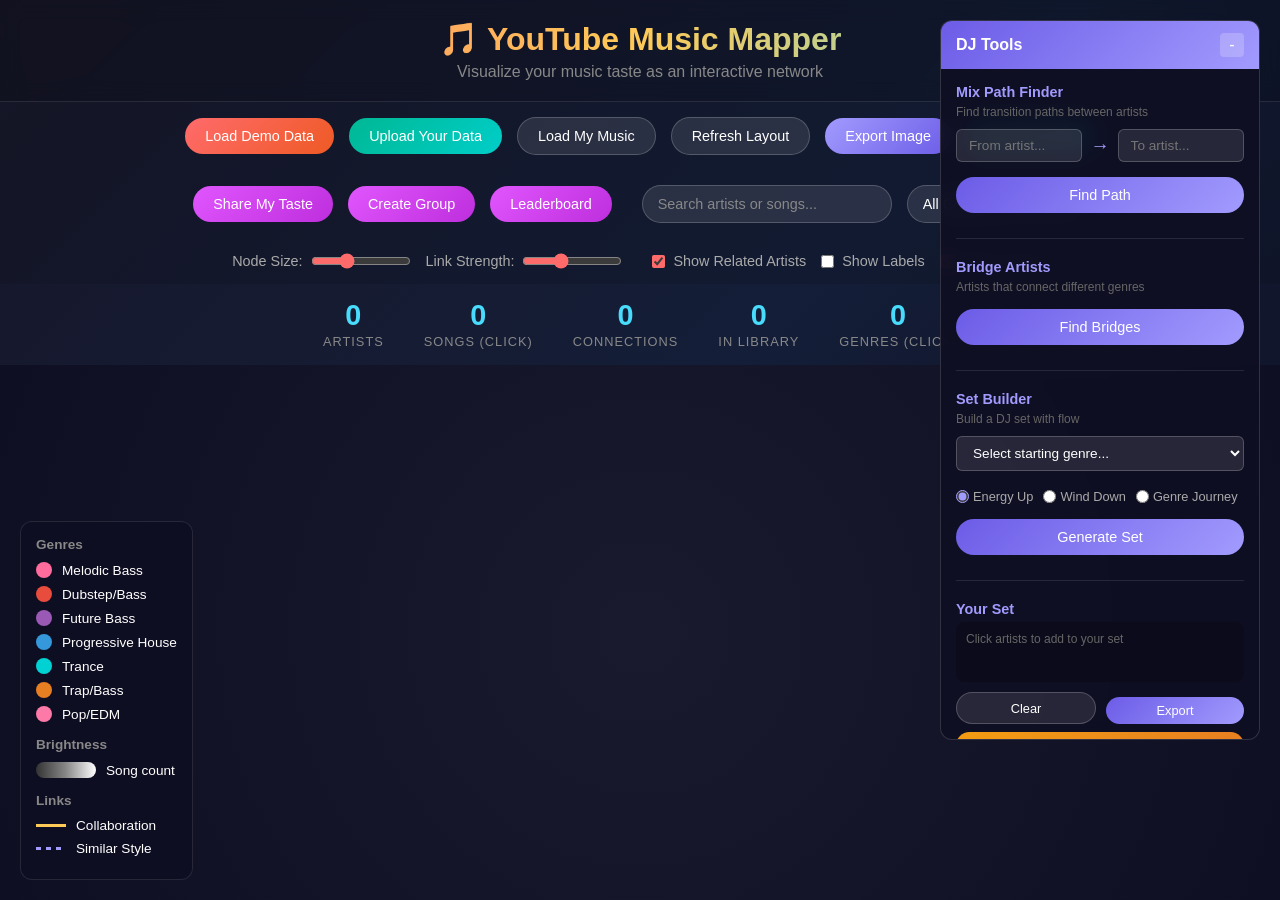
==== commit ec453a9d: "Add all-songs modal, loading overlay, and stat animations The song count was only reachable by summi" ====
--- a/frontend/index.html
+++ b/frontend/index.html
@@ -4,7 +4,7 @@
     <meta charset="UTF-8">
     <meta name="viewport" content="width=device-width, initial-scale=1.0">
     <title>YouTube Music Mapper</title>
-    <link rel="stylesheet" href="css/styles.css?v=114">
+    <link rel="stylesheet" href="css/styles.css?v=121">
     <script src="https://d3js.org/d3.v7.min.js"></script>
 </head>
 <body>
@@ -69,6 +69,10 @@
                 <span class="stat-value" id="totalArtists">0</span>
                 <span class="stat-label">Artists</span>
             </div>
+            <div class="stat clickable" onclick="graph.showSongsModal()">
+                <span class="stat-value" id="totalSongs">0</span>
+                <span class="stat-label">Songs (click)</span>
+            </div>
             <div class="stat">
                 <span class="stat-value" id="totalConnections">0</span>
                 <span class="stat-label">Connections</span>
@@ -80,6 +84,16 @@
             <div class="stat clickable" onclick="graph.showGenreChart()">
                 <span class="stat-value" id="totalGenres">0</span>
                 <span class="stat-label">Genres (click)</span>
+            </div>
+        </div>
+
+        <!-- All Songs Modal -->
+        <div id="songs-modal" class="modal">
+            <div class="modal-content songs-modal-content">
+                <button class="modal-close" onclick="closeSongsModal()">&times;</button>
+                <h2>All Liked Songs (<span id="songsModalCount">0</span>)</h2>
+                <input type="text" id="songsSearchInput" placeholder="Search title, artist, or album..." class="songs-search-input">
+                <div id="songsListContainer"></div>
             </div>
         </div>
 
@@ -105,6 +119,10 @@
 
         <div id="visualization">
             <svg id="graph"></svg>
+            <div id="loading-overlay" class="loading-overlay hidden">
+                <div class="loader"></div>
+                <div class="loader-text">Loading your music universe...</div>
+            </div>
         </div>
 
         <div id="tooltip" class="tooltip"></div>
@@ -233,28 +251,40 @@
     <div id="uploadModal" class="modal">
         <div class="modal-content upload-modal">
             <span class="close-modal" onclick="closeUploadModal()">&times;</span>
-            <h2>Upload Your Music Data</h2>
-            <p class="modal-subtitle">Get your YouTube Music data from Google Takeout</p>
+            <h2>Import Your Music</h2>
+            <p class="modal-subtitle">Connect a service or upload your data</p>
+
+            <!-- Spotify Connect -->
+            <div class="connect-service spotify-connect">
+                <div class="service-info">
+                    <img src="https://storage.googleapis.com/pr-newsroom-wp/1/2018/11/Spotify_Logo_RGB_Green.png" alt="Spotify" class="service-logo">
+                    <div class="service-details">
+                        <h3>Connect Spotify</h3>
+                        <p>Import your liked songs directly from Spotify</p>
+                    </div>
+                </div>
+                <button id="spotifyConnectBtn" class="btn btn-spotify" onclick="connectSpotify()">Connect</button>
+            </div>
+
+            <div class="upload-divider"><span>or upload manually</span></div>
 
             <div class="upload-instructions">
-                <h3>Option 1: Google Takeout (Recommended)</h3>
+                <h3>Google Takeout</h3>
                 <ol>
                     <li>Go to <a href="https://takeout.google.com" target="_blank">takeout.google.com</a></li>
-                    <li>Click "Deselect all", then select only <strong>"YouTube and YouTube Music"</strong></li>
-                    <li>Under YouTube, click "All YouTube data included" and select only <strong>"music-library-songs.csv"</strong> or <strong>"playlists"</strong></li>
-                    <li>Download and upload the ZIP file here</li>
+                    <li>Select only <strong>"YouTube and YouTube Music"</strong></li>
+                    <li>Download and upload the ZIP file</li>
                 </ol>
 
-                <h3>Option 2: Paste Playlist</h3>
+                <h3>Paste Playlist</h3>
                 <ol>
-                    <li>Go to your YouTube Music liked songs playlist</li>
-                    <li>Select all songs (Ctrl+A) and copy (Ctrl+C)</li>
+                    <li>Copy songs from YouTube Music or any playlist</li>
                     <li>Click "Paste Playlist" below</li>
                 </ol>
             </div>
 
             <div class="upload-actions">
-                <button class="btn btn-primary" onclick="triggerFileUpload()">Upload ZIP/CSV File</button>
+                <button class="btn btn-primary" onclick="triggerFileUpload()">Upload File</button>
                 <button class="btn btn-secondary" onclick="showPasteModal()">Paste Playlist</button>
             </div>
 
@@ -276,6 +306,6 @@
         </div>
     </div>
 
-    <script src="js/graph.js?v=113"></script>
+    <script src="js/graph.js?v=118"></script>
 </body>
 </html>
--- a/frontend/css/styles.css
+++ b/frontend/css/styles.css
@@ -23,15 +23,24 @@
     padding: 20px;
     background: rgba(0, 0, 0, 0.3);
     border-bottom: 1px solid rgba(255, 255, 255, 0.1);
+    backdrop-filter: blur(10px);
+    position: relative;
+    z-index: 10;
 }
 
 header h1 {
     font-size: 2rem;
     font-weight: 600;
-    background: linear-gradient(90deg, #ff6b6b, #feca57, #48dbfb, #ff9ff3);
+    background: linear-gradient(90deg, #ff6b6b, #feca57, #48dbfb, #ff9ff3, #ff6b6b);
+    background-size: 200% auto;
     -webkit-background-clip: text;
     -webkit-text-fill-color: transparent;
     background-clip: text;
+    animation: shimmer 4s linear infinite;
+}
+
+@keyframes shimmer {
+    to { background-position: 200% center; }
 }
 
 .subtitle {
@@ -66,6 +75,22 @@
 .control-group input[type="range"] {
     width: 100px;
     accent-color: #ff6b6b;
+    cursor: pointer;
+    transition: transform 0.2s ease;
+}
+
+.control-group input[type="range"]:hover {
+    transform: scaleX(1.05);
+}
+
+.control-group input[type="checkbox"] {
+    accent-color: #ff6b6b;
+    cursor: pointer;
+    transition: transform 0.2s ease;
+}
+
+.control-group input[type="checkbox"]:hover {
+    transform: scale(1.2);
 }
 
 .control-group.filters label {
@@ -79,7 +104,31 @@
     cursor: pointer;
     font-size: 0.9rem;
     font-weight: 500;
-    transition: all 0.3s ease;
+    transition: all 0.2s cubic-bezier(0.4, 0, 0.2, 1);
+    position: relative;
+    overflow: hidden;
+}
+
+.btn::after {
+    content: '';
+    position: absolute;
+    top: 50%;
+    left: 50%;
+    width: 0;
+    height: 0;
+    background: rgba(255, 255, 255, 0.2);
+    border-radius: 50%;
+    transform: translate(-50%, -50%);
+    transition: width 0.4s ease, height 0.4s ease;
+}
+
+.btn:active::after {
+    width: 200px;
+    height: 200px;
+}
+
+.btn:active {
+    transform: scale(0.97);
 }
 
 .btn-primary {
@@ -185,11 +234,18 @@
     max-height: 300px;
     overflow-y: auto;
     z-index: 1000;
-    display: none;
+    opacity: 0;
+    transform: translateY(-10px) scale(0.98);
+    pointer-events: none;
+    transition: opacity 0.2s ease, transform 0.2s cubic-bezier(0.4, 0, 0.2, 1);
+    backdrop-filter: blur(10px);
+    box-shadow: 0 10px 40px rgba(0, 0, 0, 0.4);
 }
 
 .search-results.visible {
-    display: block;
+    opacity: 1;
+    transform: translateY(0) scale(1);
+    pointer-events: auto;
 }
 
 .search-result-item {
@@ -301,6 +357,11 @@
     font-size: 1.8rem;
     font-weight: 700;
     color: #48dbfb;
+    transition: transform 0.3s ease, color 0.3s ease;
+}
+
+.stat:hover .stat-value {
+    transform: scale(1.1);
 }
 
 .stat-label {
@@ -331,14 +392,18 @@
     left: 0;
     width: 100%;
     height: 100%;
-    background: rgba(0, 0, 0, 0.8);
+    background: rgba(0, 0, 0, 0);
     z-index: 200;
     justify-content: center;
     align-items: center;
+    backdrop-filter: blur(0px);
+    transition: background 0.3s ease, backdrop-filter 0.3s ease;
 }
 
 .modal.open {
     display: flex;
+    background: rgba(0, 0, 0, 0.8);
+    backdrop-filter: blur(8px);
 }
 
 .modal-content {
@@ -351,6 +416,14 @@
     max-height: 80vh;
     overflow-y: auto;
     position: relative;
+    transform: scale(0.9) translateY(20px);
+    opacity: 0;
+    transition: transform 0.3s cubic-bezier(0.34, 1.56, 0.64, 1), opacity 0.3s ease;
+}
+
+.modal.open .modal-content {
+    transform: scale(1) translateY(0);
+    opacity: 1;
 }
 
 .modal-content h2 {
@@ -544,6 +617,83 @@
     background: radial-gradient(circle at center, #1a1a2e 0%, #0f0f23 100%);
 }
 
+/* Loading overlay */
+.loading-overlay {
+    position: absolute;
+    top: 0;
+    left: 0;
+    right: 0;
+    bottom: 0;
+    background: rgba(15, 15, 35, 0.95);
+    display: flex;
+    flex-direction: column;
+    align-items: center;
+    justify-content: center;
+    z-index: 50;
+    opacity: 1;
+    transition: opacity 0.5s ease;
+    backdrop-filter: blur(10px);
+}
+
+.loading-overlay.hidden {
+    opacity: 0;
+    pointer-events: none;
+}
+
+.loader {
+    width: 60px;
+    height: 60px;
+    border: 3px solid rgba(255, 107, 107, 0.2);
+    border-top: 3px solid #ff6b6b;
+    border-radius: 50%;
+    animation: spin 1s linear infinite;
+    margin-bottom: 20px;
+}
+
+.loader-text {
+    color: #888;
+    font-size: 0.9rem;
+    animation: pulse-text 1.5s ease-in-out infinite;
+}
+
+@keyframes spin {
+    to { transform: rotate(360deg); }
+}
+
+@keyframes pulse-text {
+    0%, 100% { opacity: 0.5; }
+    50% { opacity: 1; }
+}
+
+/* Node entry animations - only on initial render */
+.node.entering {
+    animation: nodeEnter 0.6s cubic-bezier(0.34, 1.56, 0.64, 1) backwards;
+}
+
+@keyframes nodeEnter {
+    from {
+        opacity: 0;
+        transform: scale(0) translate(0, 0);
+    }
+    to {
+        opacity: 1;
+        transform: scale(1) translate(0, 0);
+    }
+}
+
+.link {
+    animation: linkEnter 0.8s ease backwards;
+}
+
+@keyframes linkEnter {
+    from {
+        stroke-opacity: 0;
+    }
+    to {
+        stroke-opacity: 0.4;
+    }
+}
+
 .node {
     cursor: pointer;
 }
@@ -644,19 +794,23 @@
 
 .tooltip {
     position: absolute;
-    background: rgba(0, 0, 0, 0.9);
-    border: 1px solid rgba(255, 255, 255, 0.2);
-    border-radius: 8px;
+    background: rgba(15, 15, 35, 0.95);
+    border: 1px solid rgba(255, 255, 255, 0.15);
+    border-radius: 12px;
     padding: 12px 16px;
     pointer-events: none;
     opacity: 0;
-    transition: opacity 0.2s ease;
+    transform: translateY(5px) scale(0.98);
+    transition: opacity 0.2s ease, transform 0.2s cubic-bezier(0.4, 0, 0.2, 1);
     z-index: 1000;
     max-width: 250px;
+    backdrop-filter: blur(15px);
+    box-shadow: 0 10px 40px rgba(0, 0, 0, 0.5);
 }
 
 .tooltip.visible {
     opacity: 1;
+    transform: translateY(0) scale(1);
 }
 
 .tooltip h3 {
@@ -791,13 +945,15 @@
     height: 100vh;
     background: rgba(15, 15, 35, 0.95);
     border-left: 1px solid rgba(255, 255, 255, 0.1);
-    transition: right 0.3s ease;
+    transition: right 0.4s cubic-bezier(0.4, 0, 0.2, 1), box-shadow 0.4s ease;
     z-index: 100;
     overflow-y: auto;
+    backdrop-filter: blur(20px);
 }
 
 .side-panel.open {
     right: 0;
+    box-shadow: -10px 0 40px rgba(0, 0, 0, 0.5);
 }
 
 .close-btn {
@@ -851,18 +1007,72 @@
     color: #48dbfb;
 }
 
-#artistConnections ul {
-    list-style: none;
-}
-
-#artistConnections li {
-    padding: 8px 0;
-    border-bottom: 1px solid rgba(255, 255, 255, 0.05);
-    cursor: pointer;
-}
-
-#artistConnections li:hover {
+.connections-list {
+    display: flex;
+    flex-direction: column;
+    gap: 8px;
+}
+
+.connection-item {
+    background: rgba(255, 255, 255, 0.03);
+    border-radius: 8px;
+    padding: 10px;
+    border: 1px solid rgba(255, 255, 255, 0.05);
+}
+
+.connection-header {
+    display: flex;
+    justify-content: space-between;
+    align-items: center;
+    cursor: pointer;
+    padding: 4px 0;
+}
+
+.connection-header:hover .connection-name {
     color: #ff6b6b;
+}
+
+.connection-name {
+    font-weight: 500;
+    transition: color 0.2s;
+}
+
+.connection-type {
+    font-size: 0.75rem;
+    color: #888;
+    background: rgba(255, 255, 255, 0.1);
+    padding: 2px 8px;
+    border-radius: 10px;
+}
+
+.shared-songs {
+    margin-top: 8px;
+    padding-top: 8px;
+    border-top: 1px solid rgba(255, 255, 255, 0.05);
+}
+
+.shared-label {
+    font-size: 0.75rem;
+    color: #48dbfb;
+    display: block;
+    margin-bottom: 6px;
+}
+
+.shared-song {
+    display: inline-block;
+    font-size: 0.8rem;
+    background: rgba(72, 219, 251, 0.15);
+    color: #48dbfb;
+    padding: 4px 10px;
+    border-radius: 12px;
+    margin: 2px 4px 2px 0;
+    cursor: pointer;
+    transition: all 0.2s;
+}
+
+.shared-song:hover {
+    background: rgba(72, 219, 251, 0.3);
+    transform: scale(1.05);
 }
 
 /* Songs list */
@@ -1029,10 +1239,18 @@
     position: fixed;
     bottom: 20px;
     left: 20px;
-    background: rgba(0, 0, 0, 0.7);
-    border-radius: 10px;
+    background: rgba(15, 15, 35, 0.85);
+    border-radius: 12px;
     padding: 15px;
     font-size: 0.85rem;
+    backdrop-filter: blur(10px);
+    border: 1px solid rgba(255, 255, 255, 0.1);
+    transition: transform 0.3s ease, box-shadow 0.3s ease;
+}
+
+#legend:hover {
+    transform: translateY(-3px);
+    box-shadow: 0 10px 30px rgba(0, 0, 0, 0.4);
 }
 
 #legend h4 {
@@ -1134,10 +1352,15 @@
     padding: 15px;
     max-height: calc(80vh - 50px);
     overflow-y: auto;
+    transition: max-height 0.4s cubic-bezier(0.4, 0, 0.2, 1), padding 0.3s ease, opacity 0.3s ease;
+    opacity: 1;
 }
 
 .dj-content.collapsed {
-    display: none;
+    max-height: 0;
+    padding: 0 15px;
+    opacity: 0;
+    overflow: hidden;
 }
 
 .dj-section {
@@ -1569,9 +1792,20 @@
 }
 
 @media (max-width: 768px) {
+    body {
+        overflow-y: auto;
+        overflow-x: hidden;
+    }
+
+    #app {
+        height: auto;
+        min-height: 100vh;
+    }
+
     #controls {
         flex-direction: column;
         gap: 15px;
+        padding: 10px;
     }
 
     .control-group {
@@ -1581,10 +1815,16 @@
 
     #stats-panel {
         gap: 20px;
+        flex-wrap: wrap;
     }
 
     .stat-value {
         font-size: 1.4rem;
+    }
+
+    #visualization {
+        min-height: 60vh;
+        height: 60vh;
     }
 
     .side-panel {
@@ -1594,6 +1834,19 @@
 
     #legend {
         display: none;
+    }
+
+    .dj-panel {
+        display: none;
+    }
+
+    header h1 {
+        font-size: 1.5rem;
+    }
+
+    .btn {
+        padding: 8px 14px;
+        font-size: 0.8rem;
     }
 }
 
@@ -1764,3 +2017,160 @@
     gap: 15px;
     justify-content: center;
 }
+
+/* Spotify Connect Section */
+.connect-service {
+    display: flex;
+    align-items: center;
+    justify-content: space-between;
+    background: rgba(0, 0, 0, 0.3);
+    border-radius: 12px;
+    padding: 20px;
+    margin-bottom: 20px;
+}
+
+.service-info {
+    display: flex;
+    align-items: center;
+    gap: 15px;
+}
+
+.service-logo {
+    height: 40px;
+    width: auto;
+}
+
+.service-details h3 {
+    font-size: 1.1rem;
+    margin-bottom: 5px;
+    color: #fff;
+}
+
+.service-details p {
+    font-size: 0.85rem;
+    color: #888;
+    margin: 0;
+}
+
+.btn-spotify {
+    background: #1DB954;
+    color: white;
+    border: none;
+    padding: 12px 24px;
+    font-weight: 600;
+}
+
+.btn-spotify:hover {
+    background: #1ed760;
+    transform: translateY(-2px);
+}
+
+.btn-spotify.connected {
+    background: transparent;
+    border: 2px solid #1DB954;
+    color: #1DB954;
+}
+
+.upload-divider {
+    display: flex;
+    align-items: center;
+    text-align: center;
+    margin: 25px 0;
+}
+
+.upload-divider::before,
+.upload-divider::after {
+    content: '';
+    flex: 1;
+    border-bottom: 1px solid rgba(255, 255, 255, 0.1);
+}
+
+.upload-divider span {
+    padding: 0 15px;
+    color: #666;
+    font-size: 0.85rem;
+}
+
+.songs-modal-content {
+    max-width: 880px;
+    max-height: 88vh;
+    display: flex;
+    flex-direction: column;
+}
+
+.songs-search-input {
+    width: 100%;
+    padding: 12px 16px;
+    margin-bottom: 16px;
+    background: rgba(255, 255, 255, 0.05);
+    border: 1px solid rgba(255, 255, 255, 0.15);
+    border-radius: 10px;
+    color: #fff;
+    font-size: 0.95rem;
+    outline: none;
+    transition: border-color 0.2s, background 0.2s;
+}
+
+.songs-search-input:focus {
+    border-color: rgba(255, 107, 107, 0.6);
+    background: rgba(255, 255, 255, 0.08);
+}
+
+#songsListContainer {
+    flex: 1;
+    overflow-y: auto;
+    min-height: 0;
+}
+
+.songs-modal-list {
+    list-style: none;
+    padding: 0;
+    margin: 0;
+}
+
+.songs-modal-row {
+    display: grid;
+    grid-template-columns: 1.4fr 1fr 1fr;
+    gap: 12px;
+    padding: 10px 12px;
+    border-bottom: 1px solid rgba(255, 255, 255, 0.06);
+    cursor: pointer;
+    transition: background 0.15s;
+    align-items: center;
+}
+
+.songs-modal-row:hover {
+    background: rgba(255, 255, 255, 0.05);
+}
+
+.songs-modal-row .song-title {
+    color: #fff;
+    font-weight: 500;
+    overflow: hidden;
+    text-overflow: ellipsis;
+    white-space: nowrap;
+}
+
+.songs-modal-row .song-artist {
+    color: #feca57;
+    overflow: hidden;
+    text-overflow: ellipsis;
+    white-space: nowrap;
+    font-size: 0.9rem;
+}
+
+.songs-modal-row .song-album {
+    color: #888;
+    overflow: hidden;
+    text-overflow: ellipsis;
+    white-space: nowrap;
+    font-size: 0.85rem;
+}
+
+@media (max-width: 600px) {
+    .songs-modal-row {
+        grid-template-columns: 1fr;
+        gap: 2px;
+    }
+    .songs-modal-row .song-album { display: none; }
+}
